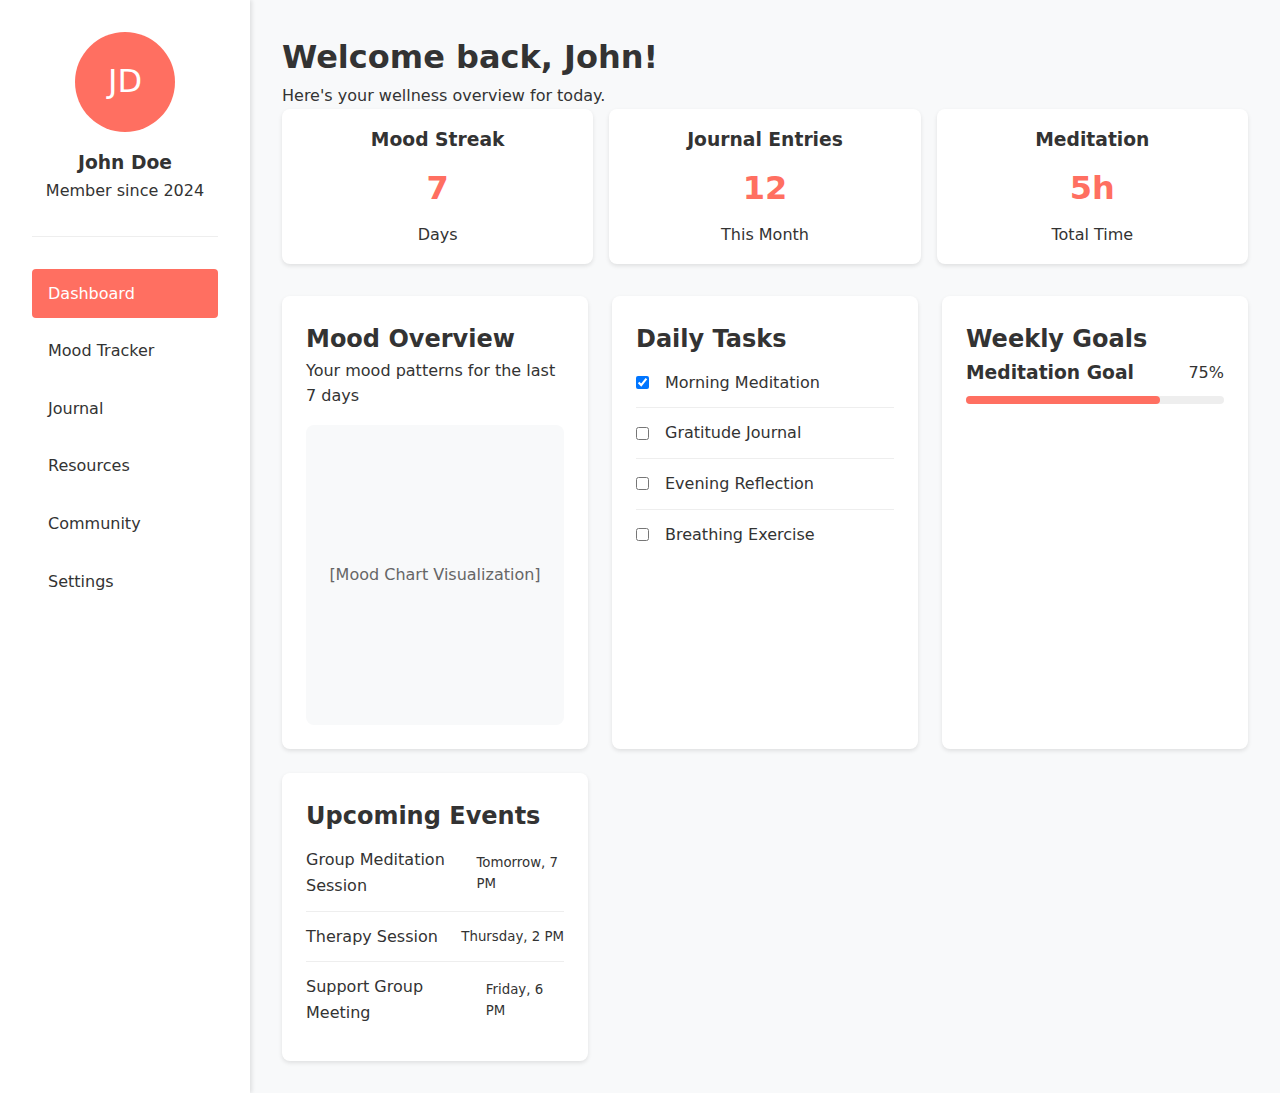
==== dashboard.html @ 00f273d4 "first commit" ====
<!DOCTYPE html>
<html lang="en">
<head>
    <meta charset="UTF-8">
    <meta name="viewport" content="width=device-width, initial-scale=1.0">
    <title>Calm Zone - Dashboard</title>
    <style>
        :root {
            --primary: #ff6f61;
            --secondary: #4CAF50;
            --background: #f8f9fa;
            --text: #333;
            --card: #ffffff;
            --accent: #ff6b6b;
        }

        * {
            margin: 0;
            padding: 0;
            box-sizing: border-box;
            font-family: 'Segoe UI', system-ui, -apple-system, sans-serif;
        }

        body {
            background: var(--background);
            color: var(--text);
            line-height: 1.6;
        }

        .dashboard-container {
            display: grid;
            grid-template-columns: 250px 1fr;
            min-height: 100vh;
        }

        .sidebar {
            background: var(--card);
            padding: 2rem;
            box-shadow: 2px 0 4px rgba(0,0,0,0.1);
        }

        .user-profile {
            text-align: center;
            margin-bottom: 2rem;
            padding-bottom: 2rem;
            border-bottom: 1px solid #eee;
        }

        .avatar {
            width: 100px;
            height: 100px;
            border-radius: 50%;
            background: var(--primary);
            margin: 0 auto 1rem;
            display: flex;
            align-items: center;
            justify-content: center;
            color: white;
            font-size: 2rem;
        }

        .nav-menu {
            list-style: none;
        }

        .nav-menu li {
            margin-bottom: 0.5rem;
        }

        .nav-menu a {
            display: block;
            padding: 0.75rem 1rem;
            text-decoration: none;
            color: var(--text);
            border-radius: 4px;
            transition: background-color 0.3s;
        }

        .nav-menu a:hover {
            background: #f0f0f0;
        }

        .nav-menu a.active {
            background: var(--primary);
            color: white;
        }

        .main-content {
            padding: 2rem;
        }

        .dashboard-grid {
            display: grid;
            grid-template-columns: repeat(auto-fit, minmax(300px, 1fr));
            gap: 1.5rem;
            margin-top: 1.5rem;
        }

        .dashboard-card {
            background: var(--card);
            padding: 1.5rem;
            border-radius: 8px;
            box-shadow: 0 2px 4px rgba(0,0,0,0.1);
        }

        .stats-grid {
            display: grid;
            grid-template-columns: repeat(auto-fit, minmax(150px, 1fr));
            gap: 1rem;
            margin-bottom: 2rem;
        }

        .stat-card {
            background: var(--card);
            padding: 1rem;
            border-radius: 8px;
            text-align: center;
            box-shadow: 0 2px 4px rgba(0,0,0,0.1);
        }

        .stat-value {
            font-size: 2rem;
            font-weight: bold;
            color: var(--primary);
            margin: 0.5rem 0;
        }

        .mood-chart {
            height: 300px;
            margin-top: 1rem;
            background: #f8f9fa;
            border-radius: 8px;
            display: flex;
            align-items: center;
            justify-content: center;
            color: #666;
        }

        .task-list {
            list-style: none;
        }

        .task-item {
            display: flex;
            align-items: center;
            padding: 0.75rem 0;
            border-bottom: 1px solid #eee;
        }

        .task-item:last-child {
            border-bottom: none;
        }

        .task-checkbox {
            margin-right: 1rem;
        }

        .progress-bar {
            height: 8px;
            background: #eee;
            border-radius: 4px;
            margin-top: 0.5rem;
        }

        .progress-fill {
            height: 100%;
            background: var(--primary);
            border-radius: 4px;
            width: 75%;
        }

        @media (max-width: 768px) {
            .dashboard-container {
                grid-template-columns: 1fr;
            }

            .sidebar {
                display: none;
            }
        }
    </style>
</head>
<body>
    <div class="dashboard-container">
        <aside class="sidebar">
            <div class="user-profile">
                <div class="avatar">JD</div>
                <h3>John Doe</h3>
                <p>Member since 2024</p>
            </div>

            <nav>
                <ul class="nav-menu">
                    <li><a href="#" class="active">Dashboard</a></li>
                    <li><a href="#">Mood Tracker</a></li>
                    <li><a href="#">Journal</a></li>
                    <li><a href="resource.html">Resources</a></li>
                    <li><a href="community.html">Community</a></li>
                    <li><a href="#">Settings</a></li>
                </ul>
            </nav>
        </aside>

        <main class="main-content">
            <h1>Welcome back, John!</h1>
            <p>Here's your wellness overview for today.</p>

            <div class="stats-grid">
                <div class="stat-card">
                    <h3>Mood Streak</h3>
                    <div class="stat-value">7</div>
                    <p>Days</p>
                </div>
                <div class="stat-card">
                    <h3>Journal Entries</h3>
                    <div class="stat-value">12</div>
                    <p>This Month</p>
                </div>
                <div class="stat-card">
                    <h3>Meditation</h3>
                    <div class="stat-value">5h</div>
                    <p>Total Time</p>
                </div>
            </div>

            <div class="dashboard-grid">
                <div class="dashboard-card">
                    <h2>Mood Overview</h2>
                    <p>Your mood patterns for the last 7 days</p>
                    <div class="mood-chart">
                        [Mood Chart Visualization]
                    </div>
                </div>

                <div class="dashboard-card">
                    <h2>Daily Tasks</h2>
                    <ul class="task-list">
                        <li class="task-item">
                            <input type="checkbox" class="task-checkbox" checked>
                            <span>Morning Meditation</span>
                        </li>
                        <li class="task-item">
                            <input type="checkbox" class="task-checkbox">
                            <span>Gratitude Journal</span>
                        </li>
                        <li class="task-item">
                            <input type="checkbox" class="task-checkbox">
                            <span>Evening Reflection</span>
                        </li>
                        <li class="task-item">
                            <input type="checkbox" class="task-checkbox">
                            <span>Breathing Exercise</span>
                        </li>
                    </ul>
                </div>

                <div class="dashboard-card">
                    <h2>Weekly Goals</h2>
                    <div class="goal-progress">
                        <div style="display: flex; justify-content: space-between; align-items: center;">
                            <h3>Meditation Goal</h3>
                            <span>75%</span>
                        </div>
                        <div class="progress-bar">
                            <div class="progress-fill"></div>
                        </div>
                    </div>
                </div>

                <div class="dashboard-card">
                    <h2>Upcoming Events</h2>
                    <ul class="task-list">
                        <li class="task-item">
                            <span>Group Meditation Session</span>
                            <small style="margin-left: auto;">Tomorrow, 7 PM</small>
                        </li>
                        <li class="task-item">
                            <span>Therapy Session</span>
                            <small style="margin-left: auto;">Thursday, 2 PM</small>
                        </li>
                        <li class="task-item">
                            <span>Support Group Meeting</span>
                            <small style="margin-left: auto;">Friday, 6 PM</small>
                        </li>
                    </ul>
                </div>
            </div>
        </main>
    </div>

    <script>
        // Add interactivity to task checkboxes
        document.querySelectorAll('.task-checkbox').forEach(checkbox => {
            checkbox.addEventListener('change', function() {
                const taskText = this.nextElementSibling;
                if (this.checked) {
                    taskText.style.textDecoration = 'line-through';
                    taskText.style.color = '#666';
                } else {
                    taskText.style.textDecoration = 'none';
                    taskText.style.color = 'var(--text)';
                }
            });
        });
    </script>
</body>
</html>
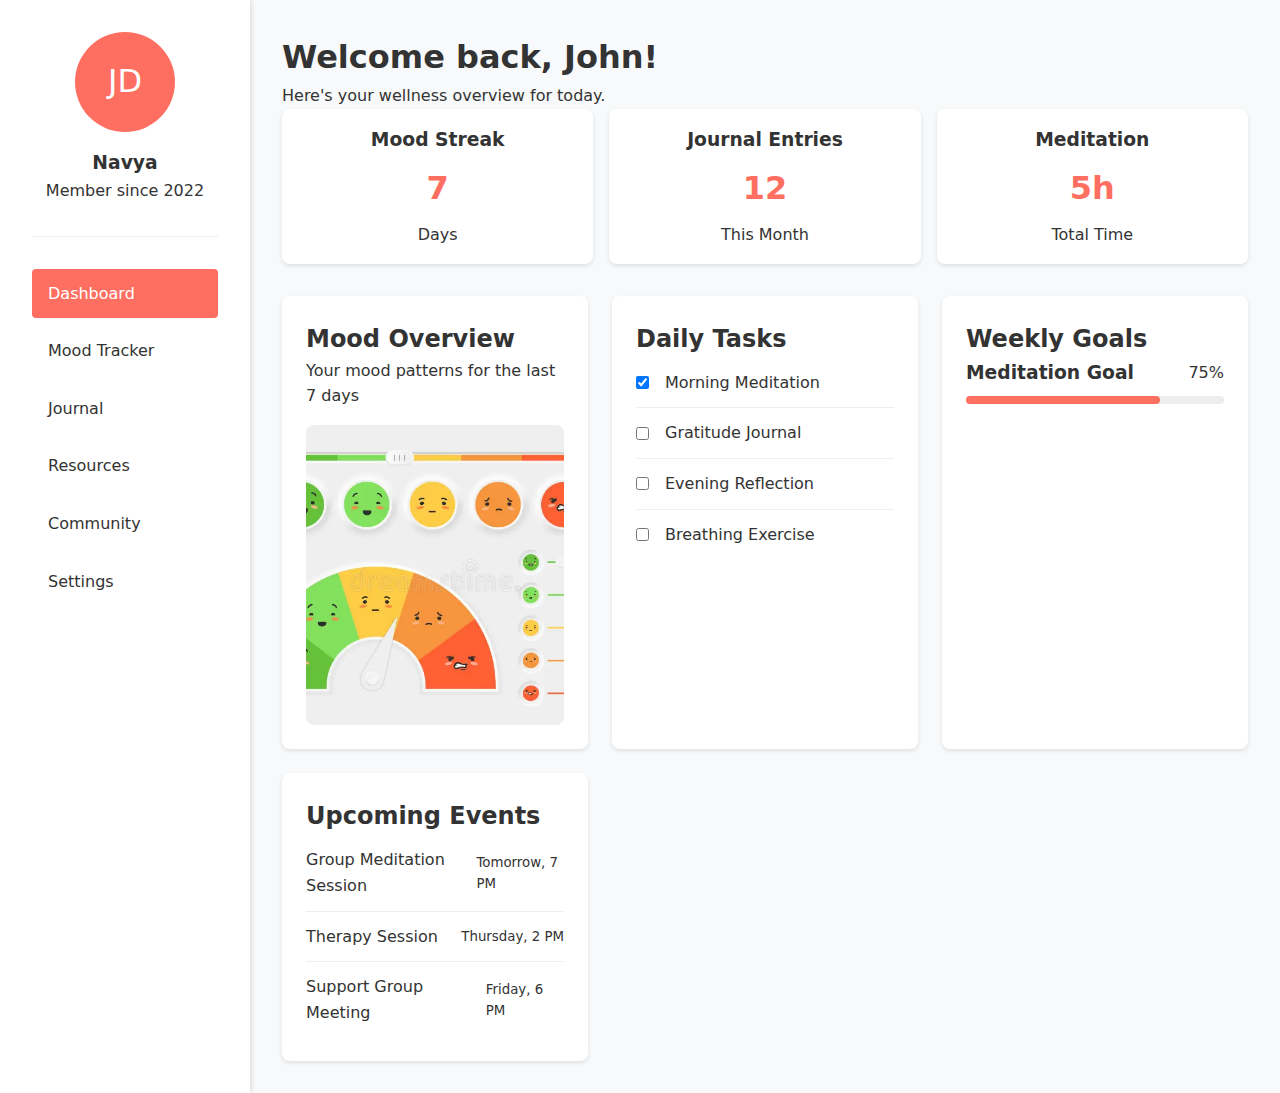
==== commit 71ace171: "some changes" ====
--- a/dashboard.html
+++ b/dashboard.html
@@ -134,6 +134,13 @@
             align-items: center;
             justify-content: center;
             color: #666;
+            overflow: hidden;
+        }
+
+        .mood-chart img {
+            width: 100%;
+            height: 100%;
+            object-fit: cover;
         }
 
         .task-list {
@@ -185,8 +192,8 @@
         <aside class="sidebar">
             <div class="user-profile">
                 <div class="avatar">JD</div>
-                <h3>John Doe</h3>
-                <p>Member since 2024</p>
+                <h3>Navya</h3>
+                <p>Member since 2022</p>
             </div>
 
             <nav>
@@ -228,7 +235,7 @@
                     <h2>Mood Overview</h2>
                     <p>Your mood patterns for the last 7 days</p>
                     <div class="mood-chart">
-                        [Mood Chart Visualization]
+                        <img src="/mood.webp" alt="Mood visualization chart">
                     </div>
                 </div>
 
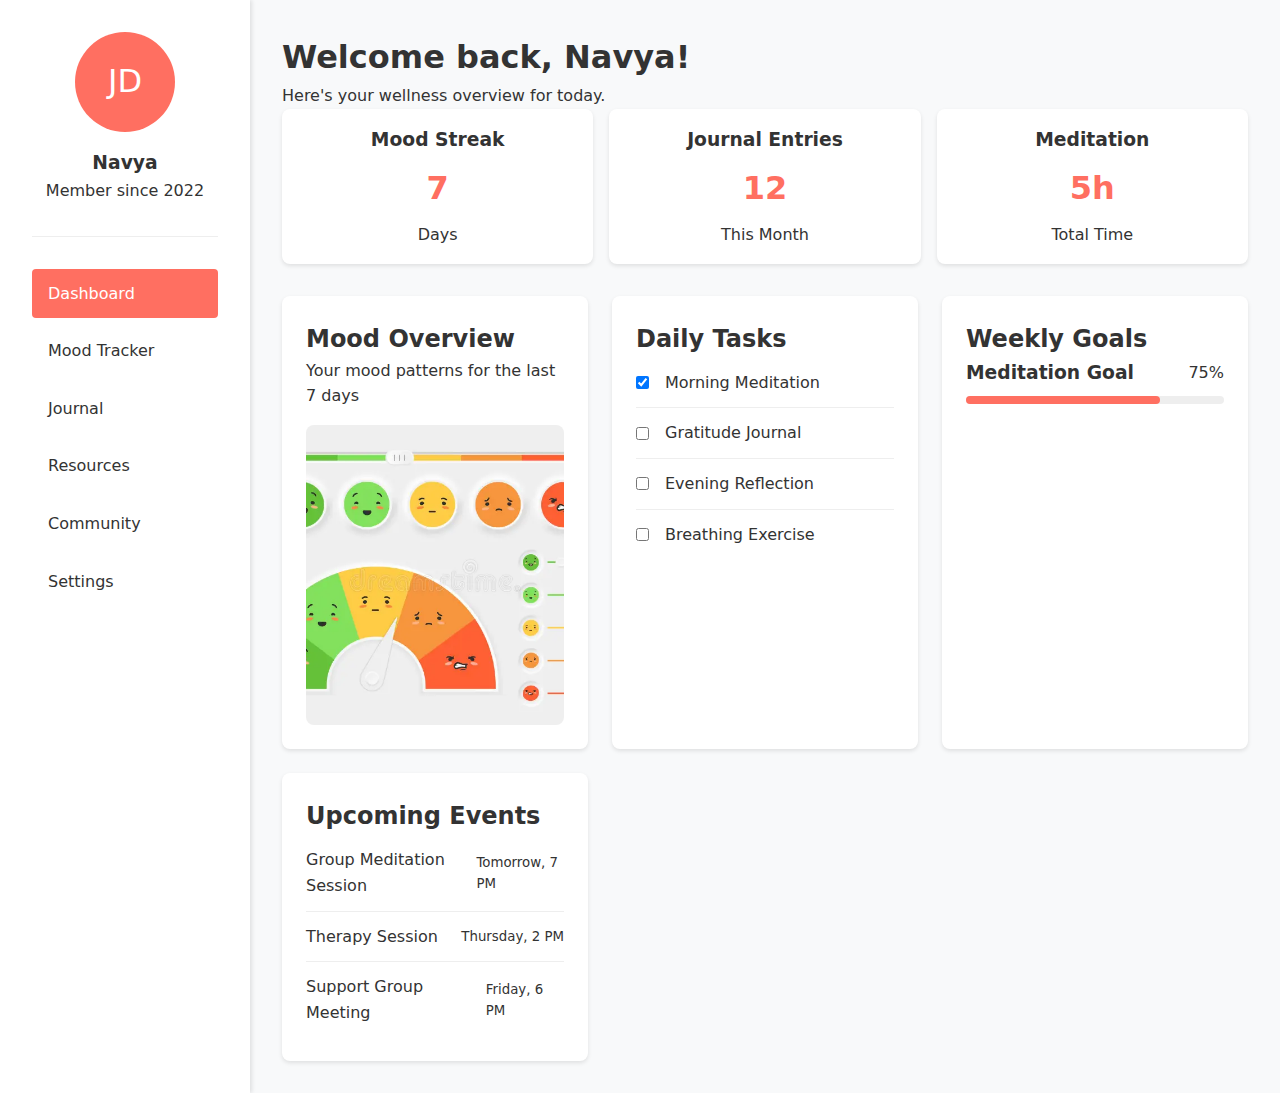
==== commit fdb9b8f7: "heheh" ====
--- a/dashboard.html
+++ b/dashboard.html
@@ -200,16 +200,16 @@
                 <ul class="nav-menu">
                     <li><a href="#" class="active">Dashboard</a></li>
                     <li><a href="#">Mood Tracker</a></li>
-                    <li><a href="#">Journal</a></li>
+                    <li><a href="get-started.html">Journal</a></li>
                     <li><a href="resource.html">Resources</a></li>
                     <li><a href="community.html">Community</a></li>
-                    <li><a href="#">Settings</a></li>
+                    <li><a href="settings.html">Settings</a></li>
                 </ul>
             </nav>
         </aside>
 
         <main class="main-content">
-            <h1>Welcome back, John!</h1>
+            <h1>Welcome back, Navya!</h1>
             <p>Here's your wellness overview for today.</p>
 
             <div class="stats-grid">
@@ -294,7 +294,22 @@
             </div>
         </main>
     </div>
-
+    <script>
+        !function(w, d, s, ...args){
+          var div = d.createElement('div');
+          div.id = 'aichatbot';
+          d.body.appendChild(div);
+          w.chatbotConfig = args;
+          var f = d.getElementsByTagName(s)[0],
+          j = d.createElement(s);
+          j.defer = true;
+          j.type = 'module';
+          j.src = 'https://aichatbot.sendbird.com/index.js';
+          f.parentNode.insertBefore(j, f);
+        }(window, document, 'script', '5B0EE2C4-0CC6-4C6C-A174-F0CA89EF8B32', 'onboarding_bot', {
+          apiHost: 'https://api-cf-ap-8.sendbird.com',
+        });
+        </script>
     <script>
         // Add interactivity to task checkboxes
         document.querySelectorAll('.task-checkbox').forEach(checkbox => {
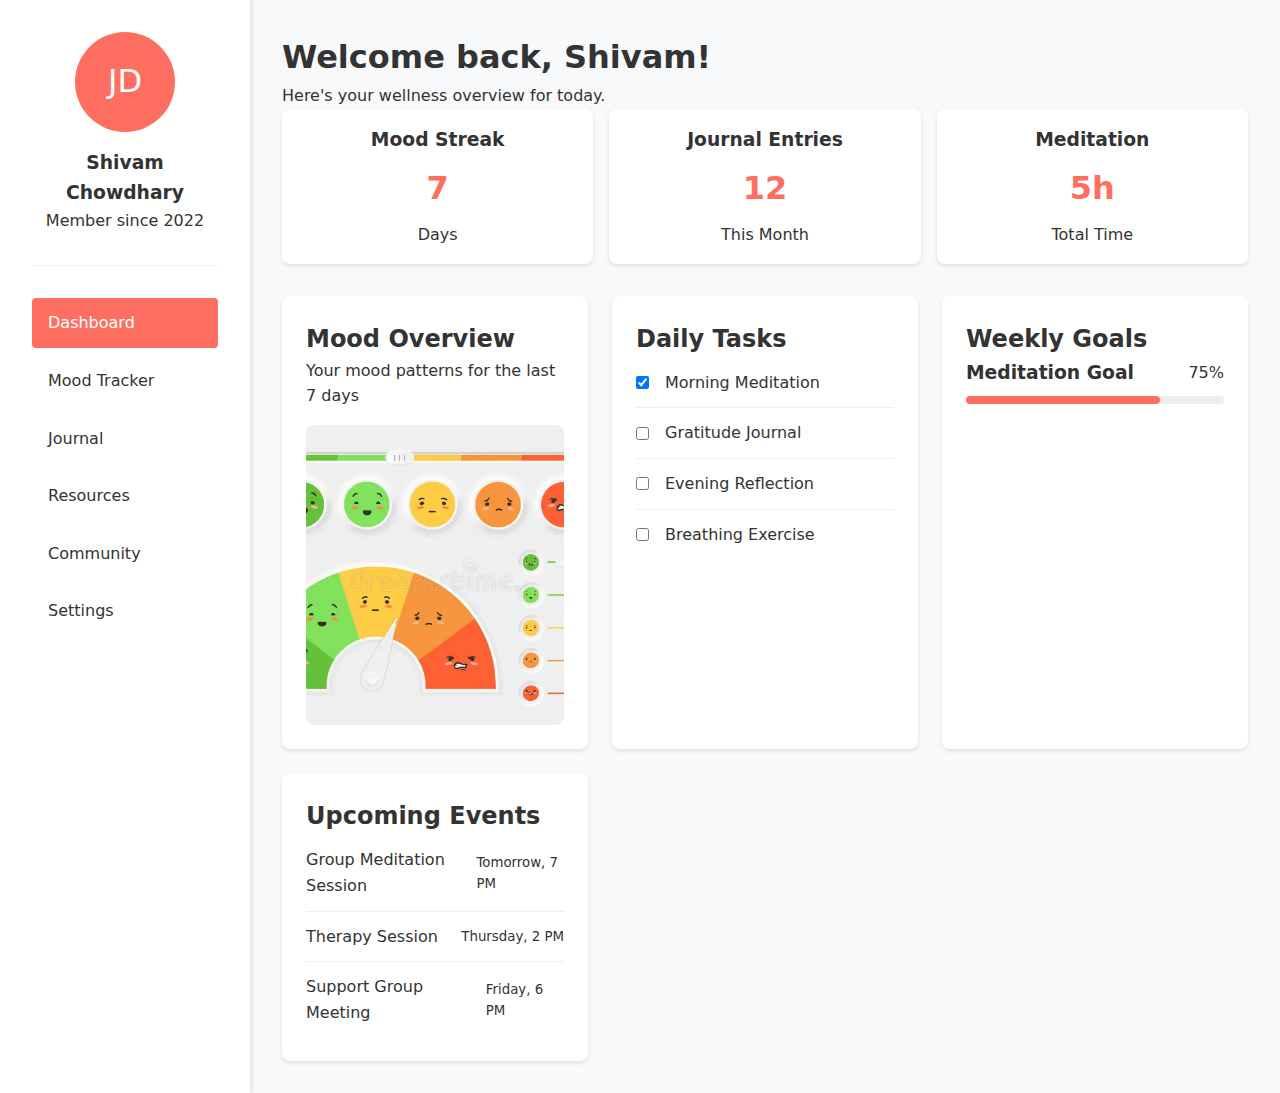
==== commit fb0c992d: "new changes" ====
--- a/dashboard.html
+++ b/dashboard.html
@@ -192,7 +192,7 @@
         <aside class="sidebar">
             <div class="user-profile">
                 <div class="avatar">JD</div>
-                <h3>Navya</h3>
+                <h3>Shivam Chowdhary</h3>
                 <p>Member since 2022</p>
             </div>
 
@@ -209,7 +209,7 @@
         </aside>
 
         <main class="main-content">
-            <h1>Welcome back, Navya!</h1>
+            <h1>Welcome back, Shivam!</h1>
             <p>Here's your wellness overview for today.</p>
 
             <div class="stats-grid">
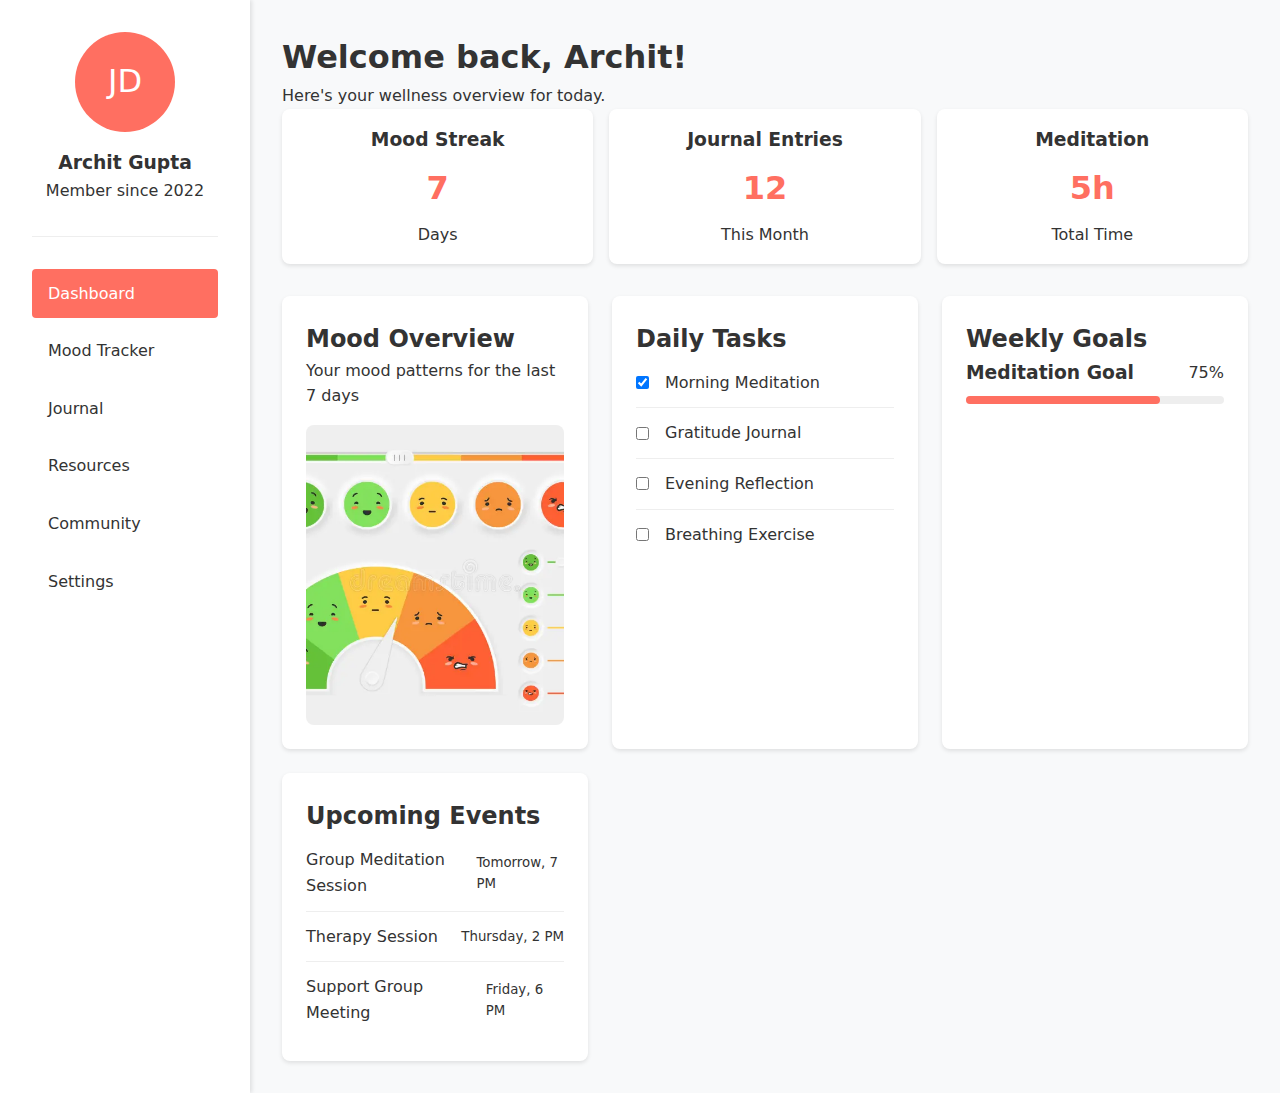
==== commit 33368152: "." ====
--- a/dashboard.html
+++ b/dashboard.html
@@ -192,7 +192,7 @@
         <aside class="sidebar">
             <div class="user-profile">
                 <div class="avatar">JD</div>
-                <h3>Shivam Chowdhary</h3>
+                <h3>Archit Gupta</h3>
                 <p>Member since 2022</p>
             </div>
 
@@ -209,7 +209,7 @@
         </aside>
 
         <main class="main-content">
-            <h1>Welcome back, Shivam!</h1>
+            <h1>Welcome back, Archit!</h1>
             <p>Here's your wellness overview for today.</p>
 
             <div class="stats-grid">
